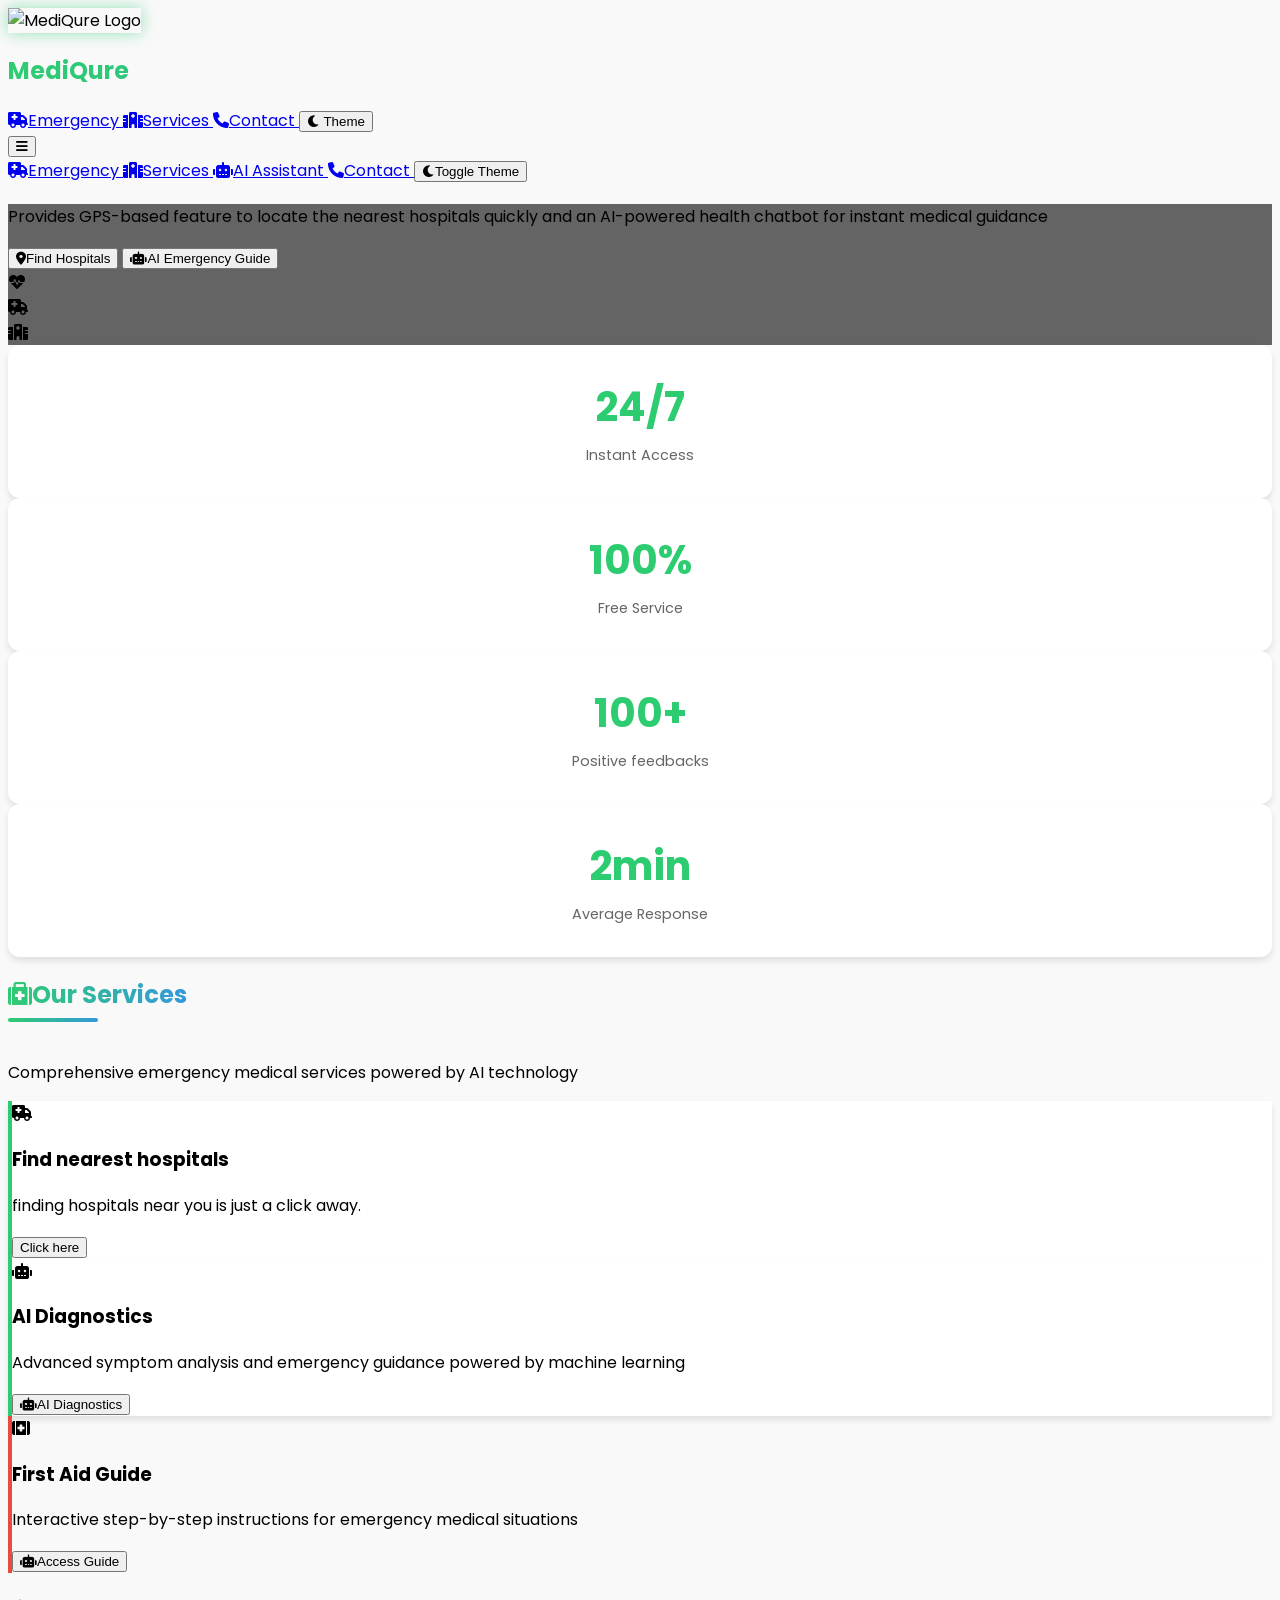
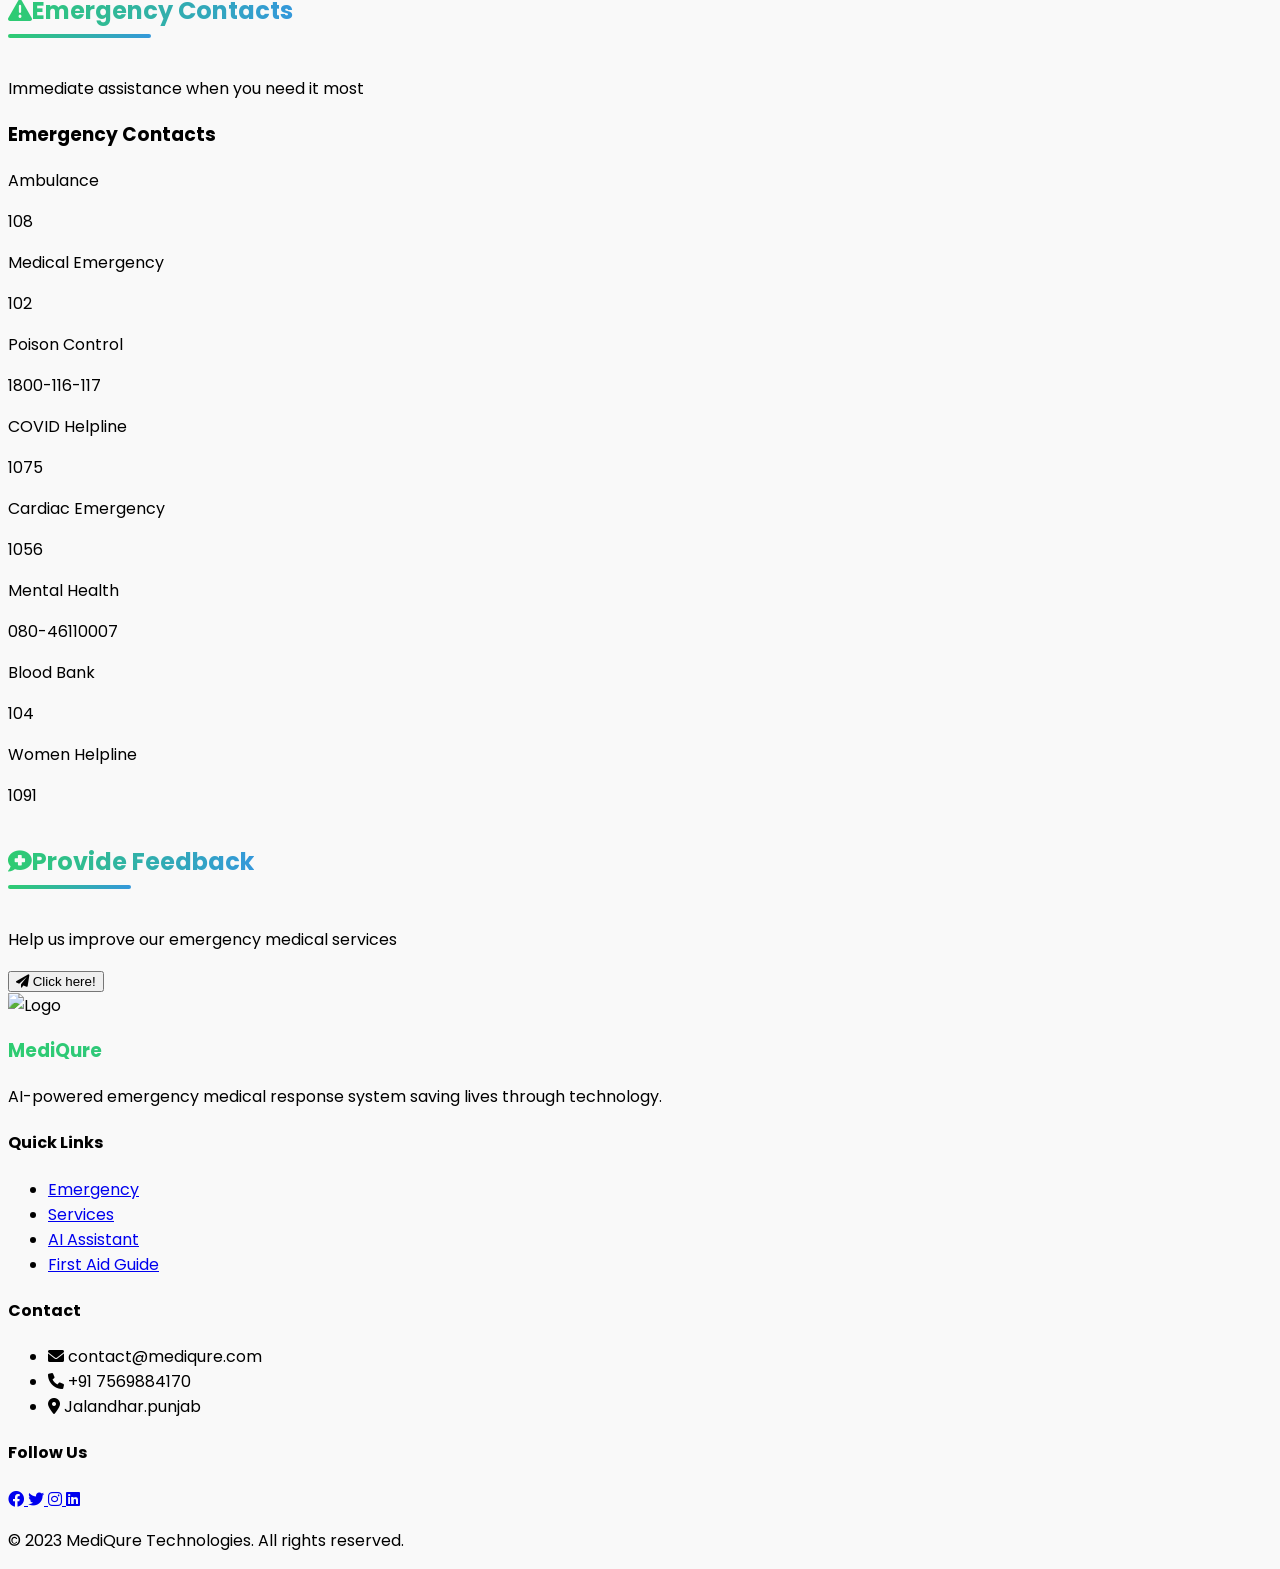
==== hos/index.html @ 5d87b116 "Initial commit of MediQure" ====
<!DOCTYPE html>
<html lang="en">
<head>
    <meta charset="UTF-8">
    <meta name="viewport" content="width=device-width, initial-scale=1.0">
    <title>MediQure - AI-Powered Emergency Medical Services</title>
    <script src="https://cdn.tailwindcss.com"></script>
    <script src="https://cdn.jsdelivr.net/npm/typed.js@2.0.12"></script>
    <link href="https://cdnjs.cloudflare.com/ajax/libs/font-awesome/6.0.0-beta3/css/all.min.css" rel="stylesheet">

    <style>
        @import url('https://fonts.googleapis.com/css2?family=Poppins:wght@300;400;500;600;700&display=swap');
        :root {
            --primary: #2ecc71;
            --secondary: #27ae60;
            --accent: #3498db;
            --emergency: #e74c3c;
            --dark: #2c3e50;
            --light: #ecf0f1;
            --bot-bubble: #e8f8f5;
            --user-bubble: #2ecc71;
        }
        
        body {
            font-family: 'Poppins', sans-serif;
            background-color: #f9f9f9;
            scroll-behavior: smooth;
        }
        
        .gradient-text {
            background: linear-gradient(90deg, var(--primary), var(--accent));
            -webkit-background-clip: text;
            background-clip: text;
            color: transparent;
        }
        
        .gradient-bg {
            background: linear-gradient(135deg, var(--primary) 0%, var(--accent) 100%);
        }
        /* Add these new styles to the existing <style> section */
            .sliding-background {
    background-image: 
        linear-gradient(rgba(0,0,0,0.6), rgba(0,0,0,0.6)),
        url('https://images.unsplash.com/photo-1579684385127-1ef15d508118?ixlib=rb-4.0.3&auto=format&fit=crop&w=1470&q=80'),
        url('https://images.unsplash.com/photo-1581056771107-24ca5f033842?ixlib=rb-4.0.3&auto=format&fit=crop&w=1470&q=80'),
        url('https://images.unsplash.com/photo-1576091160399-112ba8d25d1d?ixlib=rb-4.0.3&auto=format&fit=crop&w=1470&q=80');
    background-size: cover, cover, cover, cover;
    background-position: center, center, center, center;
    background-repeat: no-repeat, no-repeat, no-repeat, no-repeat;
    animation: slidingBackground 20s ease infinite;
    background-attachment: fixed;
}
@keyframes slidingBackground {
    0%, 100% {
        background-position: 
            center, 
            0% 50%, 
            100% 50%, 
            50% 100%;
    }
    25% {
        background-position: 
            center, 
            100% 50%, 
            50% 100%, 
            0% 50%;
    }
    50% {
        background-position: 
            center, 
            50% 100%, 
            0% 50%, 
            100% 50%;
    }
    75% {
        background-position: 
            center, 
            0% 50%, 
            100% 50%, 
            50% 100%;
    }
}
        .pulse-animation {
            animation: pulse 2s infinite;
        }
        
        @keyframes pulse {
            0% { transform: scale(1); }
            50% { transform: scale(1.05); }
            100% { transform: scale(1); }
        }
        
        .floating {
            animation: floating 6s ease-in-out infinite;
        }
        
        @keyframes floating {
            0% { transform: translateY(0px); }
            50% { transform: translateY(-15px); }
            100% { transform: translateY(0px); }
        }
        
        .glow {
            box-shadow: 0 0 15px rgba(46, 204, 113, 0.5);
        }
        
        .hospital-card {
            transition: all 0.3s ease;
            border-left: 4px solid var(--primary);
            position: relative;
            overflow: hidden;
            background-color: white;
            box-shadow: 0 4px 6px rgba(0, 0, 0, 0.1);
        }
        
        .hospital-card:hover {
            transform: translateY(-5px);
            box-shadow: 0 20px 25px -5px rgba(0, 0, 0, 0.1), 0 10px 10px -5px rgba(0, 0, 0, 0.04);
        }
        
        .hospital-card::before {
            content: '';
            position: absolute;
            top: 0;
            left: 0;
            width: 100%;
            height: 100%;
            background: linear-gradient(135deg, rgba(46, 204, 113, 0.1) 0%, rgba(39, 174, 96, 0.1) 100%);
            z-index: 0;
            opacity: 0;
            transition: opacity 0.3s ease;
        }
        
        .hospital-card:hover::before {
            opacity: 1;
        }
        
        .emergency-card {
            border-left: 4px solid var(--emergency);
            animation: emergency-pulse 1.5s infinite;
        }
        
        @keyframes emergency-pulse {
            0% { box-shadow: 0 0 0 0 rgba(231, 76, 60, 0.4); }
            70% { box-shadow: 0 0 0 10px rgba(231, 76, 60, 0); }
            100% { box-shadow: 0 0 0 0 rgba(231, 76, 60, 0); }
        }
        
        .modal {
            display: none;
            position: fixed;
            z-index: 100;
            left: 0;
            top: 0;
            width: 100%;
            height: 100%;
            background-color: rgba(0,0,0,0.7);
            
            animation: fadeIn 0.3s ease;
        }
        
        @keyframes fadeIn {
            from { opacity: 0; }
            to { opacity: 1; }
        }
        
        .modal-content {
            background-color: white;
            margin: 10% auto;
            padding: 2rem;
            border-radius: 12px;
            width: 90%;
            max-width: 500px;
            box-shadow: 0 25px 50px -12px rgba(0, 0, 0, 0.25);
            transform: translateY(20px);
            opacity: 0;
            animation: modalSlideIn 0.4s ease forwards;
        }
        
        @keyframes modalSlideIn {
            to {
                transform: translateY(0);
                opacity: 1;
            }
        }
        
        #map {
            height: 500px;
            width: 100%;
            border-radius: 12px;
            box-shadow: 0 10px 15px -3px rgba(0, 0, 0, 0.1), 0 4px 6px -2px rgba(0, 0, 0, 0.05);
        }
        
        .loading-spinner {
            animation: spin 1s linear infinite;
        }
        
        @keyframes spin {
            0% { transform: rotate(0deg); }
            100% { transform: rotate(360deg); }
        }
        
        .typing-cursor {
            display: inline-block;
            width: 2px;
            height: 1em;
            background-color: var(--dark);
            animation: blink 1s infinite;
            vertical-align: middle;
        }
        
        @keyframes blink {
            0%, 100% { opacity: 1; }
            50% { opacity: 0; }
        }
        
        /* Enhanced Chatbot Styles */
        .chat-container {
            background-color: white;
            border-radius: 16px;
            box-shadow: 0 10px 25px rgba(0, 0, 0, 0.1);
            overflow: hidden;
            height: 600px;
            display: flex;
            flex-direction: column;
            border: 1px solid #e0e0e0;
        }
        
        .chat-header {
            background: linear-gradient(135deg, var(--primary) 0%, var(--secondary) 100%);
            color: white;
            padding: 1.25rem;
            display: flex;
            align-items: center;
            gap: 12px;
        }
        
        .chat-header i {
            font-size: 1.5rem;
        }
        
        .chat-messages {
            flex: 1;
            padding: 1.5rem;
            overflow-y: auto;
            display: flex;
            flex-direction: column;
            gap: 16px;
            background-color: #f9f9f9;
        }
        
        .message {
            max-width: 80%;
            padding: 12px 16px;
            border-radius: 18px;
            line-height: 1.5;
            position: relative;
            animation: fadeIn 0.3s ease;
            font-size: 0.95rem;
            box-shadow: 0 2px 4px rgba(0, 0, 0, 0.05);
        }
        
        @keyframes fadeIn {
            from { opacity: 0; transform: translateY(10px); }
            to { opacity: 1; transform: translateY(0); }
        }
        
        .bot-message {
            align-self: flex-start;
            background-color: var(--bot-bubble);
            color: var(--dark);
            border-top-left-radius: 5px;
        }
        
        .user-message {
            align-self: flex-end;
            background-color: var(--user-bubble);
            color: white;
            border-top-right-radius: 5px;
        }
        
        .quick-replies {
            display: flex;
            flex-wrap: wrap;
            gap: 8px;
            padding: 0.75rem 1rem;
            background-color: #f8f9fa;
            border-top: 1px solid #e9ecef;
        }
        
        .quick-reply {
            background-color: white;
            border: 1px solid #ddd;
            border-radius: 20px;
            padding: 8px 14px;
            font-size: 0.85rem;
            cursor: pointer;
            transition: all 0.2s;
        }
        
        .quick-reply:hover {
            background-color: var(--primary);
            color: white;
            border-color: var(--primary);
        }
        
        .input-area {
            display: flex;
            padding: 1rem;
            background-color: white;
            border-top: 1px solid #e9ecef;
        }
        
        .input-area input {
            flex: 1;
            padding: 12px 16px;
            border: 1px solid #ddd;
            border-radius: 25px;
            outline: none;
            font-size: 0.95rem;
            transition: border-color 0.2s;
        }
        
        .input-area input:focus {
            border-color: var(--primary);
        }
        
        .input-area button {
            background-color: var(--primary);
            color: white;
            border: none;
            border-radius: 50%;
            width: 48px;
            height: 48px;
            margin-left: 12px;
            cursor: pointer;
            transition: background-color 0.2s;
        }
        
        .input-area button:hover {
            background-color: var(--secondary);
        }
        
        .input-area button i {
            font-size: 1.2rem;
        }
        
        .typing-indicator {
            display: flex;
            align-self: flex-start;
            padding: 12px 16px;
            background-color: var(--bot-bubble);
            border-radius: 18px;
            margin-bottom: 16px;
        }
        
        .typing-dot {
            width: 8px;
            height: 8px;
            background-color: #666;
            border-radius: 50%;
            margin: 0 3px;
            animation: typingAnimation 1.4s infinite ease-in-out;
        }
        
        .typing-dot:nth-child(1) {
            animation-delay: 0s;
        }
        
        .typing-dot:nth-child(2) {
            animation-delay: 0.2s;
        }
        
        .typing-dot:nth-child(3) {
            animation-delay: 0.4s;
        }
        
        @keyframes typingAnimation {
            0%, 60%, 100% { transform: translateY(0); }
            30% { transform: translateY(-5px); }
        }
        
        .symptom-options {
            display: flex;
            flex-wrap: wrap;
            gap: 8px;
            margin-top: 12px;
        }
        
        .symptom-option {
            background-color: white;
            border: 1px solid var(--primary);
            border-radius: 15px;
            padding: 6px 12px;
            font-size: 0.85rem;
            cursor: pointer;
            transition: all 0.2s;
        }
        
        .symptom-option:hover {
            background-color: var(--primary);
            color: white;
        }
        
        .disclaimer {
            background-color: #fff8e1;
            color: #e65100;
            padding: 0.75rem 1rem;
            border-radius: 8px;
            margin: 1rem 0;
            font-size: 0.85rem;
            border-left: 4px solid #ffc107;
        }
        
        .chatbot-avatar {
            width: 36px;
            height: 36px;
            border-radius: 50%;
            background-color: var(--primary);
            color: white;
            display: flex;
            align-items: center;
            justify-content: center;
            margin-right: 10px;
            flex-shrink: 0;
        }
        
        .user-avatar {
            width: 36px;
            height: 36px;
            border-radius: 50%;
            background-color: var(--user-bubble);
            color: white;
            display: flex;
            align-items: center;
            justify-content: center;
            margin-left: 10px;
            flex-shrink: 0;
        }
        
        .message-container {
            display: flex;
            max-width: 90%;
            align-items: flex-start;
        }
        
        .bot-message-container {
            align-self: flex-start;
        }
        
        .user-message-container {
            align-self: flex-end;
            flex-direction: row-reverse;
        }
        
        .message-time {
            font-size: 0.7rem;
            color: #6b7280;
            margin-top: 4px;
            text-align: right;
        }
        
        .medical-icon {
            font-size: 1.5rem;
            margin-right: 8px;
        }
        
        /* New additions */
        .section-title {
            position: relative;
            display: inline-block;
            margin-bottom: 2rem;
        }
        
        .section-title:after {
            content: '';
            position: absolute;
            bottom: -10px;
            left: 0;
            width: 50%;
            height: 4px;
            background: linear-gradient(90deg, var(--primary), var(--accent));
            border-radius: 2px;
        }
        
        .feature-icon {
            font-size: 2.5rem;
            color: var(--primary);
            margin-bottom: 1rem;
        }
        
        .stats-card {
            background-color: white;
            border-radius: 12px;
            padding: 2rem;
            box-shadow: 0 4px 6px rgba(0, 0, 0, 0.1);
            text-align: center;
            transition: all 0.3s ease;
        }
        
        .stats-card:hover {
            transform: translateY(-5px);
            box-shadow: 0 10px 15px -3px rgba(0, 0, 0, 0.1);
        }
        
        .stats-number {
            font-size: 2.5rem;
            font-weight: bold;
            color: var(--primary);
            margin-bottom: 0.5rem;
        }
        
        .stats-label {
            color: #666;
            font-size: 0.9rem;
        }
        
        .testimonial-card {
            background-color: white;
            border-radius: 12px;
            padding: 1.5rem;
            box-shadow: 0 4px 6px rgba(0, 0, 0, 0.1);
            position: relative;
        }
        
        .testimonial-card:before {
            content: '"';
            position: absolute;
            top: 10px;
            left: 15px;
            font-size: 4rem;
            color: rgba(46, 204, 113, 0.1);
            font-family: serif;
            line-height: 1;
        }
        
        .testimonial-content {
            position: relative;
            z-index: 1;
        }
        
        .testimonial-author {
            display: flex;
            align-items: center;
            margin-top: 1rem;
        }
        
        .testimonial-author img {
            width: 40px;
            height: 40px;
            border-radius: 50%;
            margin-right: 1rem;
        }
        
        .animate-fade-in {
            animation: fadeIn 1s ease forwards;
        }
        
        .animate-slide-up {
            animation: slideUp 0.8s ease forwards;
        }
        
        @keyframes slideUp {
            from {
                opacity: 0;
                transform: translateY(30px);
            }
            to {
                opacity: 1;
                transform: translateY(0);
            }
        }
        .animate-fade-out {
    animation: fadeOut 0.3s ease forwards;
}

@keyframes fadeOut {
    from { opacity: 1; transform: translateY(0); }
    to { opacity: 0; transform: translateY(-20px); }
}

#emergencyMap {
    min-height: 300px;
}
.faculty-login-btn {
            background-color: #0d9f6e;
            color: white;
            padding: 0.5rem 1rem;
            border-radius: 0.375rem;
            transition: all 0.3s ease;
            margin-right: 1rem;
        }
        
        .faculty-login-btn:hover {
            background-color: white;
            transform: translateY(-2px);
        }
        
        .faculty-register-btn {
            background-color:white;
            color: #10b981;
            padding: 0.5rem 1rem;
            border-radius: 0.375rem;
            transition: all 0.3s ease;
        }
        
        .faculty-register-btn:hover {
            background-color: #0d9f6e;
            transform: translateY(-2px);
        }
        
        /* Add to mobile menu */
        #mobileMenu .faculty-btn {
            display: block;
            width: 100%;
            text-align: center;
            margin: 0.5rem 0;
            padding: 0.75rem;
            border-radius: 0.375rem;
        }
        
        .animation-delay-02 {
            animation-delay: 0.2s;
        }
    </style>
    <link rel="stylesheet" href="dark-mode.css">
    <script src="dark-mode.js"></script>
</head>

<body class="bg-gray-50 text-gray-900">
    <!-- Enhanced Navigation -->
    <nav class="fixed w-full z-50 bg-white shadow-md transition-all duration-300">
        <div class="container mx-auto px-4 py-3 flex justify-between items-center">
            <div class="flex items-center space-x-2">
                <div class="relative">
                    <img src="https://encrypted-tbn0.gstatic.com/images?q=tbn:ANd9GcQIdZ5QHsaZ3GRnCvn-oq8pH_CVe56woKXYPQ&s" class="h-10 w-10 rounded-full glow" alt="MediQure Logo">
                    <span class="absolute top-0 right-0 h-3 w-3 rounded-full bg-green-500 animate-pulse"></span>
                </div>
                <h1 class="text-2xl font-bold gradient-text">MediQure</h1>
            </div>
            <div class="hidden md:flex space-x-8">
                <a href="#emergency" class="text-gray-700 hover:text-green-600 transition duration-300 flex items-center">
                    <i class="fas fa-ambulance mr-2"></i>Emergency
                </a>
                <a href="#services" class="text-gray-700 hover:text-green-600 transition duration-300 flex items-center">
                    <i class="fas fa-hospital mr-2"></i>Services
                </a>
                <a href="#contact" class="text-gray-700 hover:text-green-600 transition duration-300 flex items-center">
                    <i class="fas fa-phone mr-2"></i>Contact
                </a>
                <button type="button" class="theme-toggle text-gray-700 hover:text-green-600 transition duration-300 flex items-center focus:outline-none ml-2">
                    <i class="fas fa-moon text-xl mr-2"></i> Theme
                </button>
                <!-- Faculty Login/Register Buttons -->
          <!-- <div class="flex items-center space-x-2 ml-4">
            <a href="faculty-login.php" class="faculty-login-btn">
                <i class="fas fa-sign-in-alt mr-2"></i>Hospital Login
            </a>
            <a href="faculty-register.php" class="faculty-register-btn">
                <i class="fas fa-user-plus mr-2"></i>Register
            </a>
        </div> -->
    </div>
            </div>
            
                <button type="button" class="md:hidden text-gray-700 focus:outline-none" id="mobileMenuButton" title="Toggle Mobile Menu">
                    <i class="fas fa-bars text-2xl"></i>
                </button>
            </div>
        </div>
        <!-- Mobile Menu -->
        <div id="mobileMenu" class="hidden md:hidden bg-white shadow-lg absolute w-full left-0 px-4 pb-4">
            <a href="#emergency" class="block py-2 text-gray-700 hover:text-green-600">
                <i class="fas fa-ambulance mr-2"></i>Emergency
            </a>
            <a href="#services" class="block py-2 text-gray-700 hover:text-green-600">
                <i class="fas fa-hospital mr-2"></i>Services
            </a>
            <a href="#ai-assistant" class="block py-2 text-gray-700 hover:text-green-600">
                <i class="fas fa-robot mr-2"></i>AI Assistant
            </a>
            <a href="#contact" class="block py-2 text-gray-700 hover:text-green-600">
                <i class="fas fa-phone mr-2"></i>Contact
            </a>
            <button class="theme-toggle block w-full text-left py-2 text-gray-700 hover:text-green-600 focus:outline-none">
                <i class="fas fa-moon mr-2"></i>Toggle Theme
            </button>
        </div>
    </nav>

    <!-- Hero Section with AI Typing Effect -->
        <header class="sliding-background text-gray-900 pt-32 pb-24 relative overflow-hidden">

        <div class="container mx-auto px-4 text-center relative z-10">
            <div class="max-w-4xl mx-auto">
                <h1 class="text-5xl md:text-6xl font-bold mb-6 animate-fade-in">
                    <span id="typed" class="gradient-text"></span>
                </h1>
                <p class="text-xl md:text-2xl mb-10 text-white">
                    Provides GPS-based feature to locate the nearest hospitals quickly and an AI-powered health chatbot for instant medical guidance
                </p>
                <div class="flex flex-col sm:flex-row justify-center gap-4">
                    <button id="findHospitalsBtn" class="bg-white text-green-600 px-8 py-4 rounded-full shadow-lg transition duration-300 transform hover:scale-105 hover:shadow-xl flex items-center justify-center border-2 border-green-600">
                        <i class="fas fa-map-marker-alt mr-3"></i>Find Hospitals
                    </button>
                    <button onclick="window.location.href='ai-diagnostic.html'" class="bg-green-600 text-white px-8 py-4 rounded-full shadow-lg transition duration-300 transform hover:scale-105 hover:shadow-xl flex items-center justify-center">
                        <i class="fas fa-robot mr-3"></i>AI Emergency Guide
                    </button>
                </div>
            </div>
        <div class="absolute top-20 left-10 text-green-300 text-4xl floating animation-delay-02">
        
        <!-- Floating medical icons -->
        <div class="absolute top-20 left-10 text-green-300 text-4xl floating" style="animation-delay: 0.2s;">
            <i class="fas fa-heartbeat"></i>
        </div>
        <div class="absolute bottom-20 right-10 text-green-300 text-4xl floating" style="animation-delay: 0.4s;">
            <i class="fas fa-ambulance"></i>
        </div>
        <div class="absolute top-1/3 right-1/4 text-green-300 text-4xl floating" style="animation-delay: 0.6s;">
            <i class="fas fa-hospital"></i>
        </div>
    </header>

    <!-- Stats Section -->
    <section class="py-16 bg-gradient-to-r from-green-50 to-blue-50">
        <div class="container mx-auto px-4">
            <div class="grid md:grid-cols-4 gap-8">
                <div class="stats-card animate-slide-up" style="animation-delay: 0.1s;">
                    <div class="stats-number">24/7</div>
                    <div class="stats-label">Instant Access
                    </div>
                </div>
                <div class="stats-card animate-slide-up" style="animation-delay: 0.2s;">
                    <div class="stats-number">100%</div>
                    <div class="stats-label">Free Service</div>
                </div>
                <div class="stats-card animate-slide-up" style="animation-delay: 0.3s;">
                    <div class="stats-number">100+</div>
                    <div class="stats-label">Positive feedbacks</div>
                </div>
                <div class="stats-card animate-slide-up" style="animation-delay: 0.4s;">
                    <div class="stats-number">2min</div>
                    <div class="stats-label">Average Response</div>
                </div>
            </div>
        </div>
    </section>

    <!-- Services Section with Hover Effects -->
    <section id="services" class="py-16 sliding-background">

        <div class="container mx-auto px-4">
            <div class="text-center mb-16">
                <h2 class="text-3xl md:text-4xl font-bold mb-4 gradient-text section-title">
                    <i class="fas fa-medkit mr-4"></i>Our Services
                </h2>
                <p class="text-xl text-white max-w-3xl mx-auto">
                    Comprehensive emergency medical services powered by AI technology
                </p>
            </div>
            
            <div class="grid md:grid-cols-3 gap-8">
                <div class="hospital-card bg-white p-8 rounded-xl shadow-md animate-slide-up" style="animation-delay: 0.2s;">
                    <div class="text-green-600 text-5xl mb-6 flex justify-center">
                        <i class="fas fa-ambulance floating" style="animation-delay: 0.2s;"></i>
                    </div>
                    <h3 class="text-2xl font-semibold mb-4 text-center">Find nearest hospitals</h3>
                    <p class="text-black mb-6 text-center">
                        finding hospitals near you is just a click away.
                    </p>
                    <div class="text-center">
                        <button onclick="window.location.href='hospitals.php'" class="bg-green-600 text-white px-8 py-4 rounded-full shadow-lg transition duration-300 transform hover:scale-105 hover:shadow-xl flex items-center justify-center mx-auto">
                            <i class=" mr-3"></i>Click here
                        </button>
                    </div>
                </div>
                
                <div class="hospital-card bg-white p-8 rounded-xl shadow-md animate-slide-up" style="animation-delay: 0.4s;">
                    <div class="text-blue-600 text-5xl mb-6 flex justify-center">
                        <i class="fas fa-robot floating" style="animation-delay: 0.4s;"></i>
                    </div>
                    <h3 class="text-2xl font-semibold mb-4 text-center">AI Diagnostics</h3>
                    <p class="text-gray-600 mb-6 text-center">
                        Advanced symptom analysis and emergency guidance powered by machine learning
                    </p>
                    <button onclick="window.location.href='ai-diagnostic.html'" class="bg-blue-600 text-white px-8 py-4 rounded-full shadow-lg transition duration-300 transform hover:scale-105 hover:shadow-xl flex items-center justify-center mx-auto">
                        <i class="fas fa-robot mr-3"></i>AI Diagnostics
                    </button>
                </div>
                
                <div class="emergency-card bg-white p-8 rounded-xl shadow-md animate-slide-up" style="animation-delay: 0.6s;">
                    <div class="text-red-600 text-5xl mb-6 flex justify-center">
                        <i class="fas fa-first-aid floating" style="animation-delay: 0.6s;"></i>
                    </div>
                    <h3 class="text-2xl font-semibold mb-4 text-center">First Aid Guide</h3>
                    <p class="text-gray-600 mb-6 text-center">
                        Interactive step-by-step instructions for emergency medical situations
                    </p>
                    <div class="text-center">
                        
                        <button onclick="window.location.href='firstaid.html'" class="bg-red-600 text-white px-8 py-4 rounded-full shadow-lg transition duration-300 transform hover:scale-105 hover:shadow-xl flex items-center justify-center mx-auto">
                            <i class="fas fa-robot mr-3"></i>Access Guide
                        </button>
                    </div>
                </div>
            </div>
        </div>
    </section>

    <!-- Emergency Section -->
    <!-- Emergency Section -->
<section id="emergency" class="py-16 sliding-background">
    <div class="container mx-auto px-4">
        <div class="text-center mb-16">
            <h2 class="text-3xl md:text-4xl font-bold mb-4 gradient-text section-title">
                <i class="fas fa-exclamation-triangle mr-4"></i>Emergency Contacts
            </h2>
            <p class="text-xl text-white max-w-3xl mx-auto">
                Immediate assistance when you need it most
            </p>
        </div>
        
        <div class="max-w-4xl mx-auto bg-white rounded-xl shadow-xl overflow-hidden animate-slide-up">
            <div class="p-8">
                <h3 class="text-xl font-semibold mb-4">Emergency Contacts</h3>
                <div class="grid grid-cols-2 gap-4">
                    <!-- Each emergency card -->
                    <div class="bg-green-50 p-4 rounded-lg shadow-sm border border-green-100">
                        <p class="text-xs text-gray-600 mb-1">Ambulance</p>
                        <p class="text-lg font-bold text-black">108</p>
                    </div>
                    <div class="bg-green-50 p-4 rounded-lg shadow-sm border border-green-100">
                        <p class="text-xs text-gray-600 mb-1">Medical Emergency</p>
                        <p class="text-lg font-bold text-black">102</p>
                    </div>
                    <div class="bg-green-50 p-4 rounded-lg shadow-sm border border-green-100">
                        <p class="text-xs text-gray-600 mb-1">Poison Control</p>
                        <p class="text-lg font-bold text-black">1800-116-117</p>
                    </div>
                    <div class="bg-green-50 p-4 rounded-lg shadow-sm border border-green-100">
                        <p class="text-xs text-gray-600 mb-1">COVID Helpline</p>
                        <p class="text-lg font-bold text-black">1075</p>
                    </div>
                    <div class="bg-green-50 p-4 rounded-lg shadow-sm border border-green-100">
                        <p class="text-xs text-gray-600 mb-1">Cardiac Emergency</p>
                        <p class="text-lg font-bold text-black">1056</p>
                    </div>
                    <div class="bg-green-50 p-4 rounded-lg shadow-sm border border-green-100">
                        <p class="text-xs text-gray-600 mb-1">Mental Health</p>
                        <p class="text-lg font-bold text-black">080-46110007</p>
                    </div>
                    <div class="bg-green-50 p-4 rounded-lg shadow-sm border border-green-100">
                        <p class="text-xs text-gray-600 mb-1">Blood Bank</p>
                        <p class="text-lg font-bold text-black">104</p>
                    </div>
                    <div class="bg-green-50 p-4 rounded-lg shadow-sm border border-green-100">
                        <p class="text-xs text-gray-600 mb-1">Women Helpline</p>
                        <p class="text-lg font-bold text-black">1091</p>
                    </div>
                </div>
            </div>
        </div>
                </section>

    <!-- Feedback Section -->
<section class="py-16 bg-gray-50">
    <div class="container mx-auto px-4">
        <div class="text-center mb-16">
            <h2 class="text-3xl md:text-4xl font-bold mb-4 gradient-text section-title">
                <i class="fas fa-comment-medical mr-4"></i>Provide Feedback
            </h2>
            <p class="text-xl text-gray-600 max-w-3xl mx-auto">
                Help us improve our emergency medical services
            </p>
        </div>
        
        <div class="max-w-2xl mx-auto bg-white p-8 rounded-xl shadow-md">
            <a href="../Php_Send_Mail/feedback.php">
                <button type="button" 
                    class="w-full bg-green-600 text-white py-3 rounded-lg hover:bg-green-700 transition flex items-center justify-center">
                    <i class="fas fa-paper-plane mr-2"></i> Click here!
                </button>
            </a>
        </div>
    </div>
</section>


    <!-- Hospital Finder Modal -->
    <div id="locationModal" class="modal">
        <div class="modal-content">
            <div class="flex justify-between items-center mb-6">
                <h2 class="text-2xl font-bold gradient-text">
                    <i class="fas fa-hospital mr-2"></i>Find Nearby Hospitals
                </h2>
                <button id="closeModal" class="text-gray-500 hover:text-gray-700 text-2xl">&times;</button>
            </div>

            
            <div class="mb-6">
                <button id="useCurrentLocation" class="w-full bg-white text- #10b981 py-3 rounded-lg hover:bg-green-600 transition flex items-center justify-center">
                    <i class="fas fa-location-arrow mr-2"></i>Use Current Location
                </button>
            </div>
            
            
            
            <div id="errorMessage" class="text-red-500 text-center mt-4 hidden"></div>
            
            <div class="mt-6 pt-6 border-t border-gray-200">
                <p class="text-sm text-gray-500 text-center">
                    <i class="fas fa-shield-alt mr-1"></i> Your location data is secure and encrypted
                </p>
            </div>
        </div>
    </div>

    <!-- Emergency Modal -->
    <div id="emergencyModal" class="modal">
        <div class="modal-content">
            <div class="text-center">
                <div class="mx-auto flex items-center justify-center h-16 w-16 rounded-full bg-red-100 mb-4">
                    <i class="fas fa-exclamation-triangle text-red-600 text-2xl"></i>
                </div>
                <h2 class="text-2xl font-bold text-red-600 mb-2">EMERGENCY ALERT</h2>
                <p class="text-gray-700 mb-6">You are about to trigger an emergency response. Please confirm.</p>
                
                <div class="grid grid-cols-2 gap-4 mb-6">
                    <div class="bg-red-50 p-4 rounded-lg">
                        <p class="text-sm text-gray-600 mb-1">Emergency Services</p>
                        <p class="font-bold">108 </p>
                    </div>
                    <div class="bg-red-50 p-4 rounded-lg">
                        <p class="text-sm text-gray-600 mb-1">Your Location</p>
                        <p class="font-bold" id="emergencyLocation">Detecting...</p>
                    </div>
                </div>
                
                <div class="flex flex-col space-y-3">
                    <button id="confirmEmergency" class="w-full bg-red-600 text-white py-3 rounded-lg hover:bg-red-700 transition flex items-center justify-center pulse-animation">
                        <i class="fas fa-phone-alt mr-2"></i> CALL EMERGENCY SERVICES
                    </button>
                    <button id="cancelEmergency" class="w-full bg-gray-200 text-gray-700 py-3 rounded-lg hover:bg-gray-300 transition">
                        Cancel
                    </button>
                </div>
            </div>
        </div>
    </div>

    <!-- Footer -->
    <footer id="contact" class="bg-gray-900 text-white py-12">
        <div class="container mx-auto px-4">
            <div class="grid md:grid-cols-4 gap-8 mb-8">
                <div>
                    <div class="flex items-center mb-4">
                        <img src="https://encrypted-tbn0.gstatic.com/images?q=tbn:ANd9GcQIdZ5QHsaZ3GRnCvn-oq8pH_CVe56woKXYPQ&s" class="h-10 w-10 mr-3 rounded-full" alt="Logo">
                        <h3 class="text-xl font-bold gradient-text">MediQure</h3>
                    </div>
                    <p class="text-gray-400">AI-powered emergency medical response system saving lives through technology.</p>
                </div>
                <div>
                    <h4 class="text-lg font-semibold mb-4">Quick Links</h4>
                    <ul class="space-y-2">
                        <li><a href="#emergency" class="text-gray-400 hover:text-white transition">Emergency</a></li>
                        <li><a href="#services" class="text-gray-400 hover:text-white transition">Services</a></li>
                        <li><a href="#ai-assistant" class="text-gray-400 hover:text-white transition">AI Assistant</a></li>
                        <li><a href="firstaid.html" class="text-gray-400 hover:text-white transition">First Aid Guide</a></li>
                    </ul>
                </div>
                <div>
                    <h4 class="text-lg font-semibold mb-4">Contact</h4>
                    <ul class="space-y-2">
                        <li class="flex items-center text-gray-400 hover:text-white transition">
                            <i class="fas fa-envelope mr-3"></i> contact@mediqure.com
                        </li>
                        <li class="flex items-center text-gray-400 hover:text-white transition">
                            <i class="fas fa-phone mr-3"></i> +91 7569884170
                        </li>
                        <li class="flex items-center text-gray-400 hover:text-white transition">
                            <i class="fas fa-map-marker-alt mr-3"></i> Jalandhar.punjab
                        </li>
                    </ul>
                </div>
                <div>
                    <h4 class="text-lg font-semibold mb-4">Follow Us</h4>
                    <div class="flex space-x-4">
                        <a href="#" class="text-gray-400 hover:text-white text-xl transition">
                            <i class="fab fa-facebook"></i>
                        </a>
                        <a href="#" class="text-gray-400 hover:text-white text-xl transition">
                            <i class="fab fa-twitter"></i>
                        </a>
                        <a href="#" class="text-gray-400 hover:text-white text-xl transition">
                            <i class="fab fa-instagram"></i>
                        </a>
                        <a href="#" class="text-gray-400 hover:text-white text-xl transition">
                            <i class="fab fa-linkedin"></i>
                        </a>
                    </div>
                </div>
            </div>
            <div class="pt-8 border-t border-gray-800 text-center text-gray-500 text-sm">
                <p>© 2023 MediQure Technologies. All rights reserved.</p>
            </div>
        </div>
    </footer>

    <script src="https://maps.googleapis.com/maps/api/js?key=AIzaSyDKbgALiFQvn2MBI5tTOzJM-pB3Plax9Xw&libraries=places"></script>
    <script>
        document.addEventListener('DOMContentLoaded', () => {
            // Typing animation for hero section
            const typed = new Typed('#typed', {
                strings: [
                    "Nearest Hospital Finder",
                    "Chatbot Medical Assistance",
                    "Life-Saving Technology"
                ],
                typeSpeed: 50,
                backSpeed: 30,
                loop: true,
                showCursor: true,
                cursorChar: '|',
                smartBackspace: true
            });

            // Mobile menu toggle
            const mobileMenuButton = document.getElementById('mobileMenuButton');
            const mobileMenu = document.getElementById('mobileMenu');
            
            mobileMenuButton.addEventListener('click', () => {
                mobileMenu.classList.toggle('hidden');
            });

            // Modal functionality
            const findHospitalsBtn = document.getElementById('findHospitalsBtn');
            const locationModal = document.getElementById('locationModal');
            const closeModal = document.getElementById('closeModal');
            const useCurrentLocation = document.getElementById('useCurrentLocation');
            const searchLocation = document.getElementById('searchLocation');
            const errorMessage = document.getElementById('errorMessage');
            const emergencyTriggers = document.querySelectorAll('[id^="emergencyTrigger"]');
            const emergencyModal = document.getElementById('emergencyModal');
            const confirmEmergency = document.getElementById('confirmEmergency');
            const cancelEmergency = document.getElementById('cancelEmergency');
            const emergencyLocation = document.getElementById('emergencyLocation');
            const aiAssistantBtn = document.getElementById('aiAssistantBtn');
            const quickPromptBtns = document.querySelectorAll('.quick-prompt-btn');
            const hospitalTypeBtns = document.querySelectorAll('.hospital-type-btn');

            findHospitalsBtn.addEventListener('click', () => {
                locationModal.style.display = 'block';
            });

            closeModal.addEventListener('click', () => {
                locationModal.style.display = 'none';
                errorMessage.classList.add('hidden');
            });
            window.addEventListener('click', (event) => {
                if (event.target === locationModal) {
                    locationModal.style.display = 'none';
                    errorMessage.classList.add('hidden');
                }
                if (event.target === emergencyModal) {
emergencyModal.style.display = 'none';
}
});
        useCurrentLocation.addEventListener('click', () => {
            if ("geolocation" in navigator) {
                errorMessage.classList.add('hidden');
                useCurrentLocation.innerHTML = '<i class="fas fa-spinner fa-spin mr-2"></i> Locating...';
                
                navigator.geolocation.getCurrentPosition(
                    (position) => {
                        const { latitude, longitude } = position.coords;
                        window.location.href = `hospitals.php?lat=${latitude}&lon=${longitude}`;
                    },
                    (error) => {
                        showLocationError(error);
                        useCurrentLocation.innerHTML = '<i class="fas fa-location-arrow mr-2"></i>Use Current Location';
                    },
                    { enableHighAccuracy: true, timeout: 10000 }
                );
            } else {
                showLocationError("Geolocation not supported");
            }
        });
        searchLocation.addEventListener('click', () => {
            const location = document.getElementById('locationInput').value.trim();
            
            if (location) {
                errorMessage.classList.add('hidden');
                searchLocation.innerHTML = '<i class="fas fa-spinner fa-spin"></i>';
                setTimeout(() => {
                    locationModal.style.display = 'none';
                    searchLocation.innerHTML = '<i class="fas fa-search"></i>';
                   
                    simulateHospitalSearch(37.7749, -122.4194); // Default to SF coordinates for demo
                }, 1500);
            } else {
                errorMessage.textContent = "Please enter a location.";
                errorMessage.classList.remove('hidden');
            }
        });
        hospitalTypeBtns.forEach(btn => {
            btn.addEventListener('click', function() {
                const specialty = this.getAttribute('data-specialty');
              
                this.classList.add('glow');
                setTimeout(() => {
                    this.classList.remove('glow');
                }, 300);
                
                errorMessage.textContent = `Searching for ${specialty} hospitals...`;
                errorMessage.classList.remove('hidden');
                errorMessage.classList.remove('text-red-500');
                errorMessage.classList.add('text-indigo-600');
                
                setTimeout(() => {
                    locationModal.style.display = 'none';
                    errorMessage.classList.add('hidden');
                    simulateHospitalSearch(37.7749, -122.4194);
                }, 1500);
            });
        });
        // Emergency modal triggers

// Emergency modal triggers
document.addEventListener('DOMContentLoaded', () => {
    const emergencyTriggers = document.querySelectorAll('[id^="emergencyTrigger"]');
    const emergencyModal = document.getElementById('emergencyModal');
    const confirmEmergency = document.getElementById('confirmEmergency');
    const cancelEmergency = document.getElementById('cancelEmergency');
    const emergencyLocation = document.getElementById('emergencyLocation');
    const emergencyBeep = document.getElementById('emergencyBeep');

    // Emergency modal triggers
    function showEmergencyModal() {
        emergencyModal.style.display = 'block';
        
        // Try to get location for emergency
        if ("geolocation" in navigator) {
            emergencyLocation.textContent = "Locating...";
            navigator.geolocation.getCurrentPosition(
                (position) => {
                    const { latitude, longitude } = position.coords;
                    emergencyLocation.textContent = 
                        `${latitude.toFixed(4)}, ${longitude.toFixed(4)}`;
                    
                    // Store coordinates for emergency call
                    emergencyLocation.dataset.lat = latitude;
                    emergencyLocation.dataset.lng = longitude;
                },
                (error) => {
                    emergencyLocation.textContent = "Location unavailable";
                    console.error("Geolocation error:", error);
                },
                { enableHighAccuracy: true, timeout: 10000 }
            );
        } else {
            emergencyLocation.textContent = "Location services unavailable";
        }
    }

    // Add event listeners to all emergency triggers
    emergencyTriggers.forEach(trigger => {
        trigger.addEventListener('click', showEmergencyModal);
    });

    // Confirm emergency button
    confirmEmergency.addEventListener('click', () => {
        // Play emergency sound
        if (emergencyBeep) {
            emergencyBeep.play();
        }

        // Get stored coordinates
        const lat = emergencyLocation.dataset.lat;
        const lng = emergencyLocation.dataset.lng;

        // Create emergency alert
        const alertElement = document.createElement('div');
        alertElement.className = 'fixed top-4 left-1/2 transform -translate-x-1/2 bg-red-600 text-white px-6 py-3 rounded-lg shadow-lg z-50 flex items-center animate-fade-in';
        alertElement.innerHTML = `
            <i class="fas fa-exclamation-triangle mr-3"></i>
            <span>EMERGENCY ALERT: Help is on the way!</span>
        `;
        document.body.appendChild(alertElement);

        // Remove alert after 5 seconds
        setTimeout(() => {
            alertElement.classList.remove('animate-fade-in');
            alertElement.classList.add('animate-fade-out');
            setTimeout(() => alertElement.remove(), 300);
        }, 5000);

        // Close modal
        emergencyModal.style.display = 'none';

        // Trigger emergency call
        triggerEmergencyCall();
    });

    // Cancel emergency button
    cancelEmergency.addEventListener('click', () => {
        emergencyModal.style.display = 'none';
    });

    // Close modal when clicking outside
    window.addEventListener('click', (event) => {
        if (event.target === emergencyModal) {
            emergencyModal.style.display = 'none';
        }
    });

    // Simulate emergency call function
    function triggerEmergencyCall() {
        const phoneNumber = "108"; // Emergency services number
        const callAlert = document.createElement('div');
        callAlert.className = 'fixed top-4 left-1/2 transform -translate-x-1/2 bg-green-600 text-white px-6 py-3 rounded-lg shadow-lg z-50 flex items-center';
        callAlert.innerHTML = `
            <i class="fas fa-phone mr-3"></i>
            <span>Connecting to Emergency Services (${phoneNumber})...</span>
        `;
        document.body.appendChild(callAlert);

        // Remove call alert after 3 seconds
        setTimeout(() => {
            callAlert.remove();
        }, 3000);
    }
});   
         
        function simulateHospitalSearch(lat, lng) {
            const loadingSection = document.createElement('div');
            loadingSection.className = 'text-center py-16';
            loadingSection.innerHTML = `
                <div class="mx-auto h-16 w-16 bg-indigo-100 rounded-full flex items-center justify-center mb-4">
                    <i class="fas fa-spinner fa-spin text-indigo-600 text-2xl"></i>
                </div>
                <h3 class="text-lg font-medium text-gray-900 mb-2">Finding nearby hospitals</h3>
                <p class="text-gray-600">Our AI is analyzing the best medical facilities for your location</p>
                <div class="mt-6 w-full bg-gray-200 rounded-full h-2.5 max-w-md mx-auto">
                    <div class="bg-indigo-600 h-2.5 rounded-full animate-pulse" style="width: 45%"></div>
                </div>
            `;

            const hero = document.querySelector('header');
            hero.parentNode.insertBefore(loadingSection, hero.nextSibling);
            setTimeout(() => {
                loadingSection.remove();
                document.getElementById('services').scrollIntoView({ behavior: 'smooth' });
            }, 2500);
        }
        document.querySelectorAll('a[href^="#"]').forEach(anchor => {
            anchor.addEventListener('click', function(e) {
                e.preventDefault();
                const target = document.querySelector(this.getAttribute('href'));
                if (target) {
                    target.scrollIntoView({ behavior: 'smooth' });
                    
                    if (!mobileMenu.classList.contains('hidden')) {
                        mobileMenu.classList.add('hidden');
                    }
                }
            });
        });

        window.addEventListener('scroll', () => {
            const scrollTop = window.scrollY;
            const docHeight = document.body.offsetHeight;
            const winHeight = window.innerHeight;
            const scrollPercent = scrollTop / (docHeight - winHeight);
            const scrollPercentRounded = Math.round(scrollPercent * 100);
        
            const nav = document.querySelector('nav');
            if (scrollTop > 10) {
                nav.classList.add('shadow-lg');
            } else {
                nav.classList.remove('shadow-lg');
            }
        });
        const observerOptions = {
            threshold: 0.1
        };

        const observer = new IntersectionObserver((entries) => {
            entries.forEach(entry => {
                if (entry.isIntersecting) {
                    entry.target.classList.add('animate-fade-in');
                    observer.unobserve(entry.target);
                }
            });
        }, observerOptions);

        document.querySelectorAll('section, .feature-card').forEach(section => {
            observer.observe(section);
        });
    });
    function initMap(lat, lng) {
        return new google.maps.Map(document.getElementById('map'), {
            center: { lat: lat, lng: lng },
            zoom: 14,
            styles: [
                {
                    "featureType": "poi.medical",
                    "elementType": "labels.icon",
                    "stylers": [
                        { "visibility": "on" },
                        { "color": "#4f46e5" }
                    ]
                },
                {
                    "featureType": "poi.hospital",
                    "elementType": "geometry",
                    "stylers": [
                        { "color": "#f8fafc" }
                    ]
                }
            ]
        });
    }
    document.getElementById('feedbackForm').addEventListener('submit', function(e) {
    e.preventDefault();
    
    // Basic form validation
    const name = document.getElementById('name').value.trim();
    const email = document.getElementById('email').value.trim();
    const experience = document.getElementById('experience').value;
    const feedback = document.getElementById('feedback').value.trim();
    const consent = document.getElementById('consent').checked;
    
    if (!name || !email || !experience || !feedback) {
        alert('Please fill out all required fields');
        return;
    }
    
    if (!consent) {
        alert('Please provide consent to submit feedback');
        return;
    }
    
    // Create feedback object
    const feedbackData = {
        name: name,
        email: email,
        experience: experience,
        feedback: feedback
    };
    
    // Simulate form submission (replace with actual backend endpoint)
    fetch('/submit-feedback', {
        method: 'POST',
        headers: {
            'Content-Type': 'application/json',
        },
        body: JSON.stringify(feedbackData)
    })
    .then(response => response.json())
    .then(data => {
        // Show success message
        const successAlert = document.createElement('div');
        successAlert.className = 'fixed top-4 left-1/2 transform -translate-x-1/2 bg-green-600 text-white px-6 py-3 rounded-lg shadow-lg z-50';
        successAlert.innerHTML = `
            <i class="fas fa-check-circle mr-2"></i>
            Thank you for your feedback!
        `;
        document.body.appendChild(successAlert);
        
        // Remove alert after 3 seconds
        setTimeout(() => {
            successAlert.remove();
        }, 3000);
        
        // Reset form
        this.reset();
    })
    .catch(error => {
        console.error('Error:', error);
        alert('There was a problem submitting your feedback. Please try again.');
    });
});

</script>
</body>
</html>
---- hos/dark-mode.css ----
/* Custom Dark Mode Styles for MediQure */
html.dark {
    --bg-color: #111827;
    --card-bg: #1f2937;
    --text-primary: #f9fafb;
    --text-secondary: #d1d5db;
    --border-color: #374151;
    --bot-bubble: #374151;
}

html.dark body {
    background-color: var(--bg-color) !important;
    color: var(--text-primary) !important;
}

html.dark .bg-gray-50, html.dark .bg-gray-100 {
    background-color: var(--bg-color) !important;
}

html.dark .bg-white {
    background-color: var(--card-bg) !important;
    color: var(--text-primary) !important;
}

html.dark .text-gray-900, html.dark .text-gray-800, html.dark .text-black, html.dark .text-gray-700 {
    color: var(--text-primary) !important;
}

html.dark .text-gray-600, html.dark .text-gray-500 {
    color: var(--text-secondary) !important;
}

html.dark nav {
    background-color: rgba(31, 41, 55, 0.95) !important;
    border-bottom: 1px solid var(--border-color);
}

html.dark .stats-card, 
html.dark .hospital-card, 
html.dark .emergency-card, 
html.dark .testimonial-card,
html.dark .chat-container,
html.dark .input-area,
html.dark .modal-content,
html.dark .symptom-option,
html.dark .quick-reply,
html.dark .bg-white.shadow-md.rounded-lg,
html.dark .bg-green-50,
html.dark .bg-blue-50 {
    background-color: var(--card-bg) !important;
    color: var(--text-primary) !important;
    border-color: var(--border-color) !important;
}

html.dark .hospital-card:hover, html.dark .stats-card:hover {
    box-shadow: 0 10px 15px -3px rgba(0, 0, 0, 0.5);
}

html.dark .bot-message {
    background-color: var(--bot-bubble) !important;
    color: var(--text-primary) !important;
}

html.dark .typing-indicator {
    background-color: var(--bot-bubble) !important;
}
html.dark .typing-dot {
    background-color: #9ca3af !important;
}

html.dark input, html.dark textarea, html.dark select {
    background-color: #374151 !important;
    color: #f9fafb !important;
    border-color: #4b5563 !important;
}

/* Gradients on dark mode */
html.dark .bg-gradient-to-r.from-green-50.to-blue-50 {
    background: linear-gradient(to right, #064e3b, #1e3a8a) !important;
}
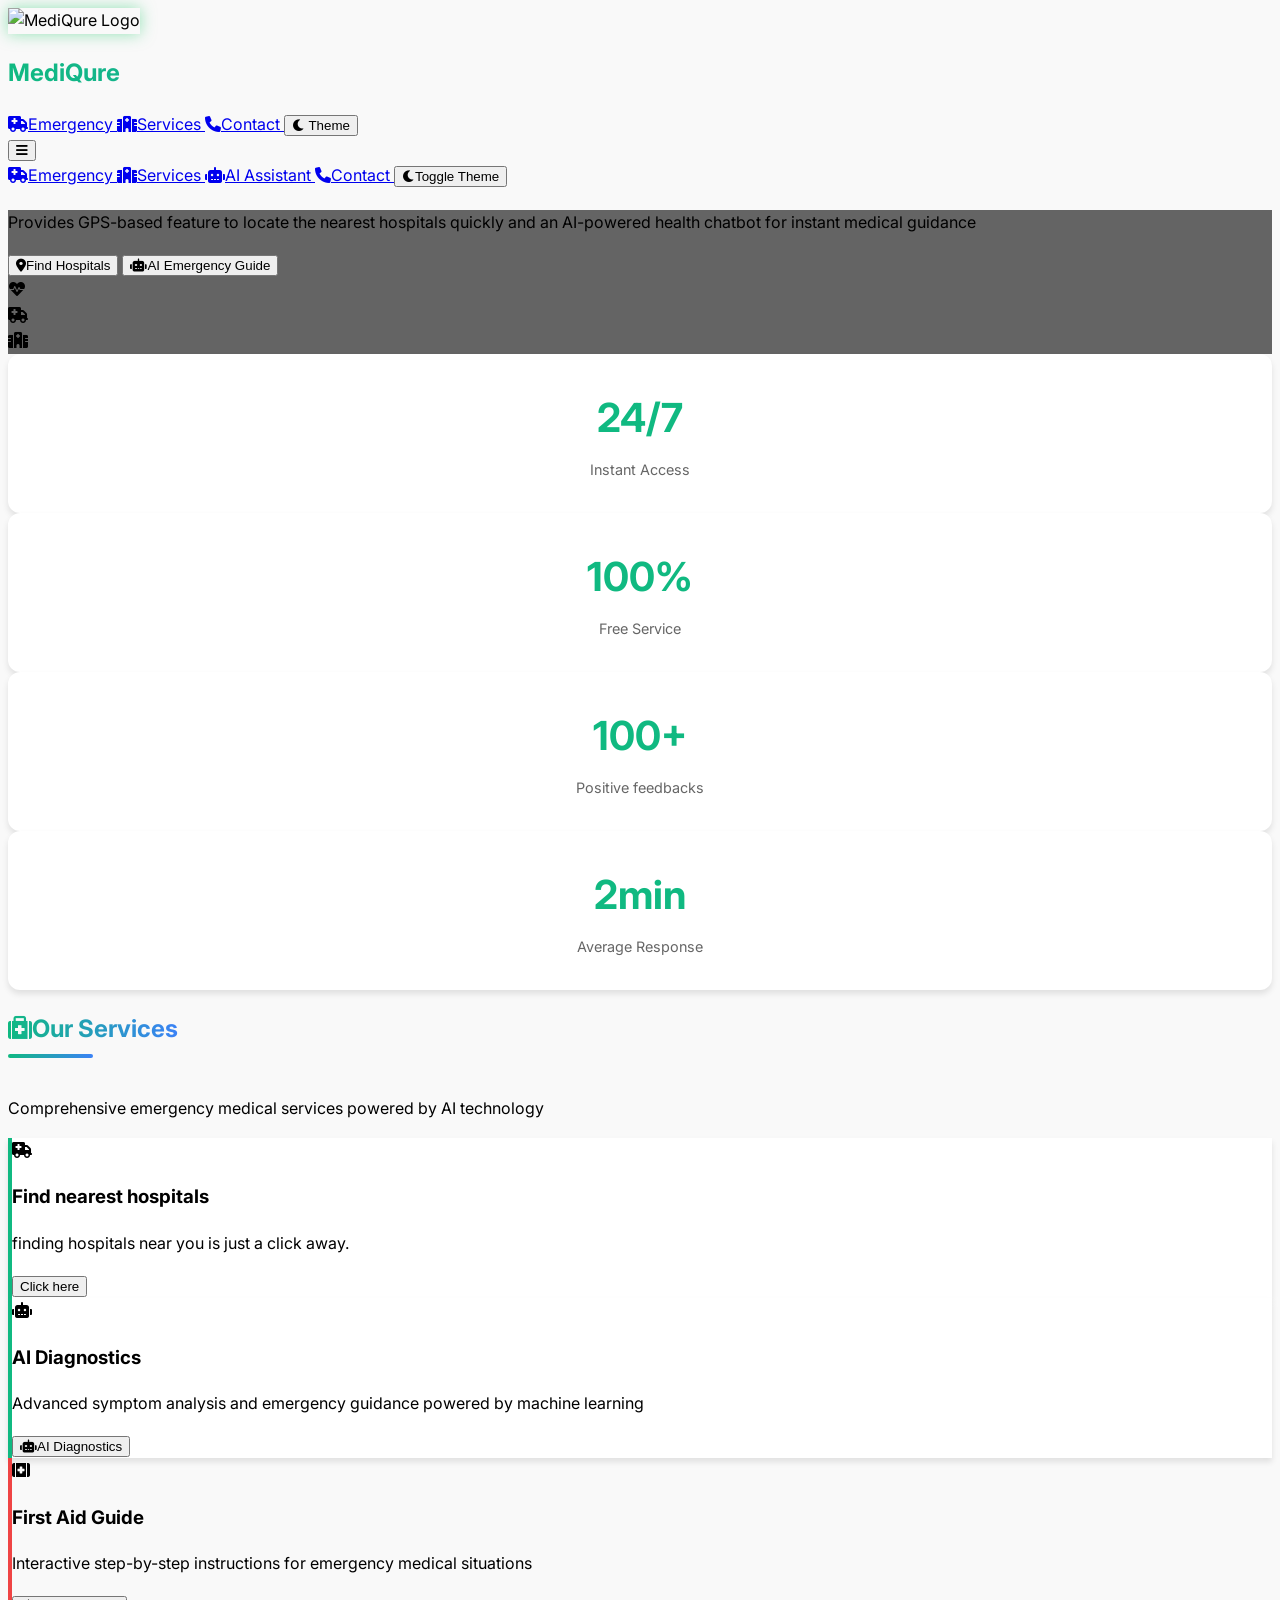
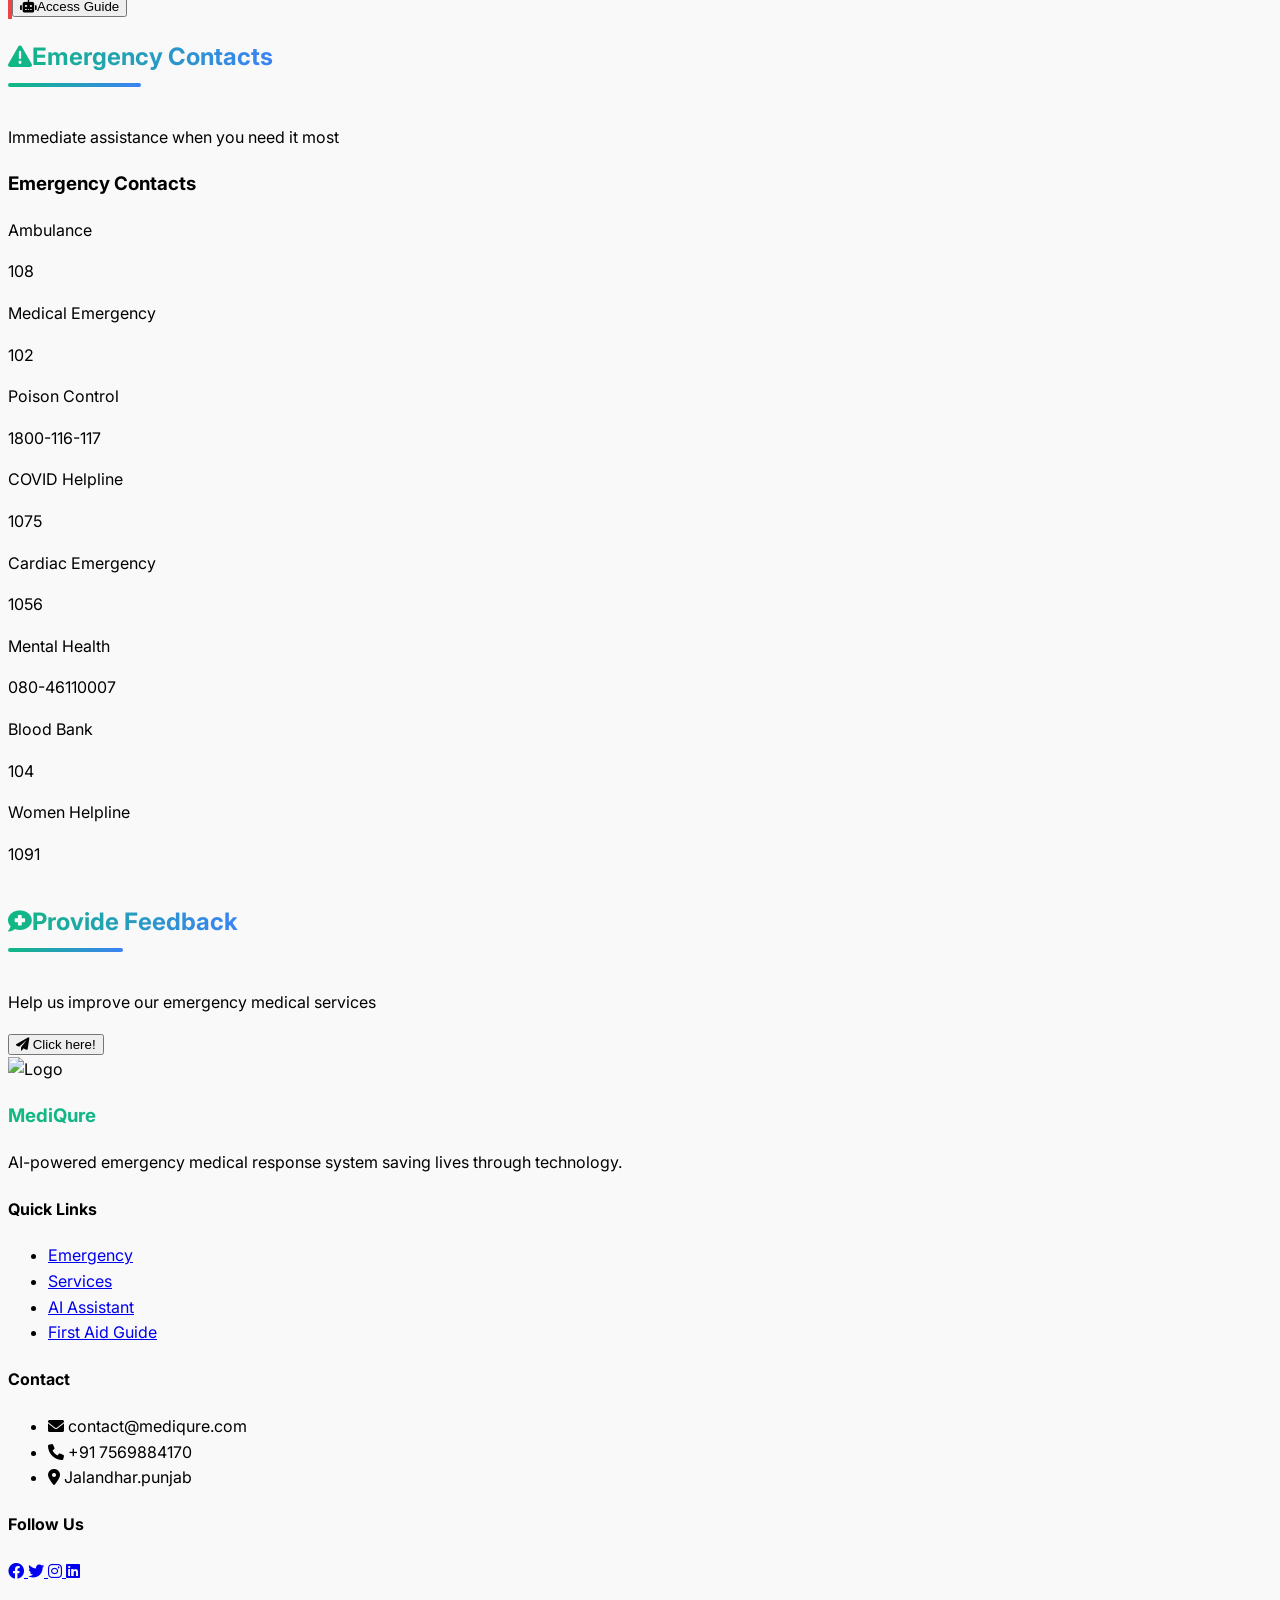
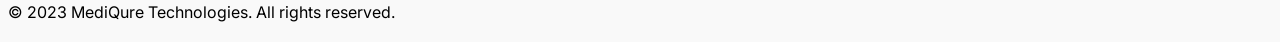
==== commit 8e65084f: "Add Render Dockerfile, root index, and style updates" ====
--- a/hos/index.html
+++ b/hos/index.html
@@ -9,22 +9,23 @@
     <link href="https://cdnjs.cloudflare.com/ajax/libs/font-awesome/6.0.0-beta3/css/all.min.css" rel="stylesheet">
 
     <style>
-        @import url('https://fonts.googleapis.com/css2?family=Poppins:wght@300;400;500;600;700&display=swap');
+        @import url('https://fonts.googleapis.com/css2?family=Inter:wght@300;400;500;600;700&display=swap');
         :root {
-            --primary: #2ecc71;
-            --secondary: #27ae60;
-            --accent: #3498db;
-            --emergency: #e74c3c;
-            --dark: #2c3e50;
-            --light: #ecf0f1;
-            --bot-bubble: #e8f8f5;
-            --user-bubble: #2ecc71;
+            --primary: #10b981;
+            --secondary: #059669;
+            --accent: #3b82f6;
+            --emergency: #ef4444;
+            --dark: #1f2937;
+            --light: #f3f4f6;
+            --bot-bubble: #ecfdf5;
+            --user-bubble: #10b981;
         }
         
         body {
-            font-family: 'Poppins', sans-serif;
+            font-family: 'Inter', sans-serif;
             background-color: #f9f9f9;
             scroll-behavior: smooth;
+            line-height: 1.6;
         }
         
         .gradient-text {
